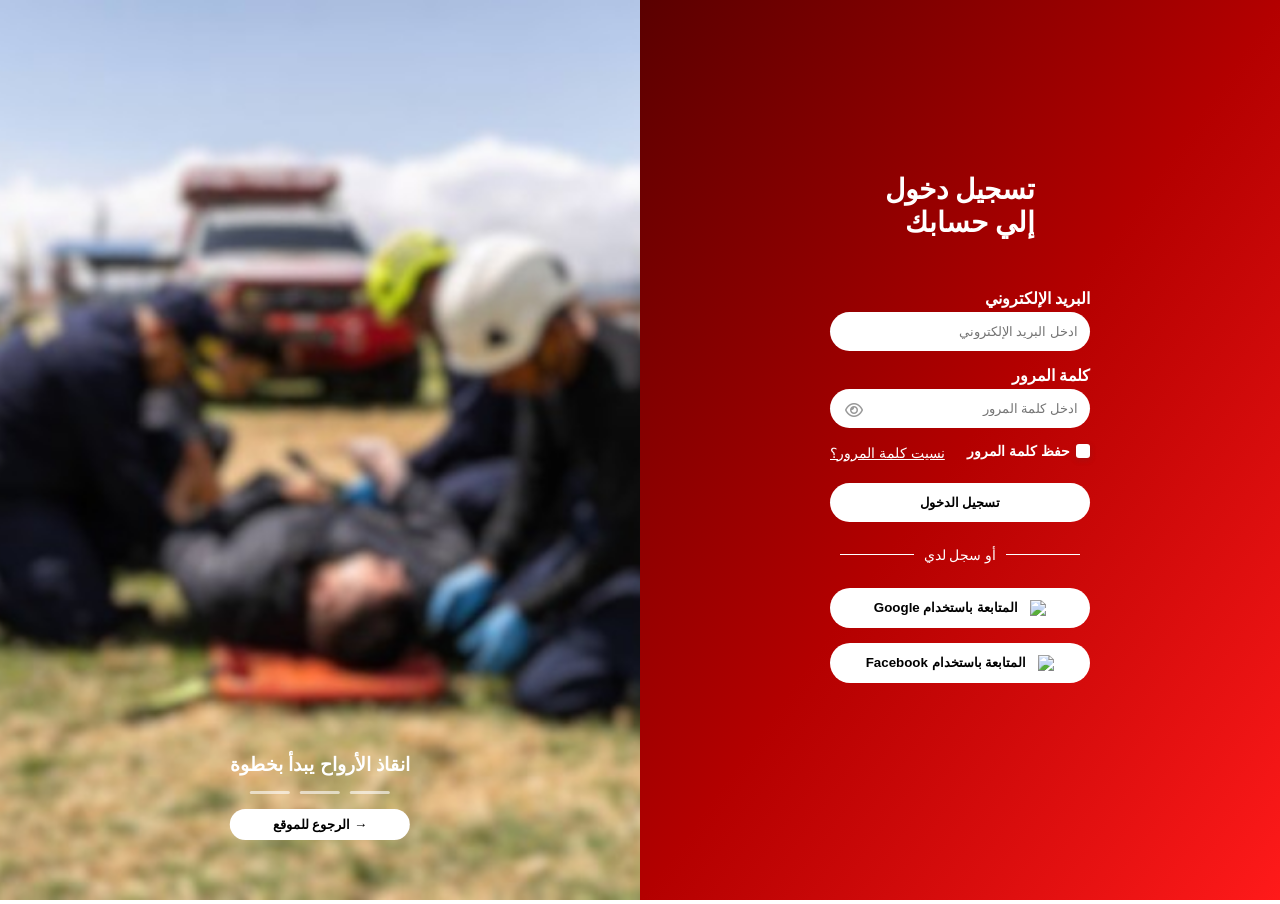
==== index.html @ 2bbd58ca "Add files via upload" ====
<!DOCTYPE html>
<html lang="ar" dir="rtl">
<head>
    <meta charset="UTF-8">
    <meta name="viewport" content="width=device-width, initial-scale=1.0">
    <title>تسجيل الدخول</title>
    <link rel="stylesheet" href="style.css">
    <link rel="stylesheet" href="https://cdnjs.cloudflare.com/ajax/libs/font-awesome/6.4.0/css/all.min.css">
</head>
<body>
    <div class="container">
        <div class="left">
            <img src="login.jpeg" alt="صورة">
            <div class="overlay-content">
                <h3>انقاذ الأرواح يبدأ بخطوة</h3>
                <div class="lines">
                    <span></span>
                    <span></span>
                    <span></span>
                </div>
                <button class="back-btn">
                     → الرجوع للموقع 
                </button>
            </div>
    </div>
    <div class="right">
    <h1>تسجيل دخول <br> إلي حسابك</h1>
    <form>
        <label>البريد الإلكتروني</label>
        <input type="email" placeholder="ادخل البريد الإلكتروني" required>
        <label>كلمة المرور</label>
        <div class="password-container">
            <input type="password" placeholder="ادخل كلمة المرور" id="password">
                <i class="fa-regular fa-eye eye" onclick="togglePassword()"></i>
        </div>
        <div class="options">
<label class="remember">
    <input type="checkbox">
    حفظ كلمة المرور
</label>
<a href="#" class="forgot">نسيت كلمة المرور؟</a>
        </div>
        <button type="submit">تسجيل الدخول</button>
        <div class="divider">
            <span></span>
            أو سجل لدي
            <span></span>
        </div>
        <button class="google">
    <img src="https://cdn-icons-png.flaticon.com/512/281/281764.png">
    المتابعة باستخدام Google
</button>

<button class="facebook">
    <img src="https://cdn-icons-png.flaticon.com/512/124/124010.png">
    المتابعة باستخدام Facebook
</button>
    </form>
    </div>
    </div>
    <script>
function togglePassword() {
    var pass = document.getElementById("password");
    if (pass.type === "password") {
        pass.type = "text";
    } else {
        pass.type = "password";
    }
}
</script>
</body>
</html>
---- style.css ----
* {
    margin: 0;
    padding: 0;
    box-sizing: border-box;
}
body {
    font-family: 'Cairo', sans-serif;
    height: 100vh;
}
.container {
    display: flex;
    flex-direction: row-reverse;
    height: 100vh;
}
/* الصورة */
.left {
    width: 50%;
}
.left img {
    width: 100%;
    height: 100vh;
    object-fit: cover;
}

/* الجزء بتاع الفورم */
.right {
    width: 50%;
    background: linear-gradient(to bottom right, #5a0000, #b30000, #ff1a1a);
color: white;
    display: flex;
    justify-content: center;
    align-items: center;
    flex-direction: column;
}

.right h1 {
    color: white;
    font-size: 28px;
    margin-bottom: 20px;
    font-weight: 700;
}

form {
    padding: 30px;
    border-radius: 15px;
    display: flex;
    flex-direction: column;
    width: 50%;
    direction: rtl;
}
input:not([type="checkbox"]) {
    padding: 12px;
    margin-bottom: 15px;
    border: none;
    border-radius: 25px;
    width: 100%;
}

button {
    padding: 12px;
    background-color: white;
    color: black;
    border: none;
    border-radius: 25px;
    cursor: pointer;
    font-weight: bold;
    width: 100%;
}
form label {
    font-weight: 600;
    color: white;
    display: block;
    margin-bottom: 4px;
}
.options {
    display: flex;
    justify-content: space-between;
    align-items: center;
    font-size: 14px;
    margin-bottom: 20px;
}

.remember {
    display: flex;
    align-items: center;
    gap: 6px;
    font-size: 14px;
}

.remember input[type="checkbox"] {
    appearance: none;
    -webkit-appearance: none;
    width: 14px;
    height: 14px;
    background: #fff;
    border-radius: 3px;
    border: none;
    cursor: pointer;
    position: relative;
    align-items: center;
    justify-content: center;
}
.remember input:checked::after {
    content: "✔";
    font-size: 9px;
    position: absolute;
    color: #c40000;
    top: 50%;
    left: 50%;
    transform: translate(-50%, -55%);
}
.remember input {
    box-shadow: 0 2px 6px rgba(61, 60, 60, 0.2);
}
.forgot {
    color: white;
    text-decoration: underline;
    font-size: 14px;
}

.divider {
    display: flex;
    align-items: center;
    margin: 25px 0;
    font-size: 14px;
}

.divider span {
    flex: 1;
    height: 1px;
    background: white;
    margin: 0 10px;
}
.password-container {
    position: relative;
    display: flex;
    align-items: center;
}

.password-container input {
    width: 100%;
    padding-left: 45px;
    border-radius: 30px;
    border: none;
}

.eye {
    position: absolute;
    left: 15px;
    top: 50%;
    transform: translateY(-85%);
    color: rgba(57, 55, 55, 0.4);
    font-size: 16px;
    cursor: pointer;
}

.google, .facebook {
    background: white;
    color: black;
    border-radius: 30px;
    padding: 12px;
    margin-bottom: 15px;
    border: none;
    cursor: pointer;
    display: flex;
    align-items: center;
    justify-content: center;
    gap: 10px;
}

.google img,
.facebook img {
    width: 18px;
}
.fa-eye {
    color: #5a5858;
    font-size: 16px
}
input:focus {
    outline: none;
    box-shadow: 0 0 0 2px rgba(255,255,255,0.3);
}
button:hover {
    transform: scale(1.02);
    transition: 0.2s;
}
.left{
    position: relative;
}
.overlay-content {
    position: absolute;
    bottom: 60px;
    right: 50%;
    transform: translateX(50%);
    text-align: center;
    color: white;
}
.lines {
    display: flex;
    justify-content: center;
    gap: 10px;
    margin: 15px 0;
}

.lines span {
    width: 40px;
    height: 3px;
    background: rgba(255,255,255,0.6);
    border-radius: 2px;
}
.back-btn {
    padding: 8px 20px;
    background: white;
    color: black;
    border: none;
    border-radius: 20px;
    cursor: pointer;
}
    .password-container i {
    position: absolute;
    left: 15px; 
    top: 50%;
    transform: translateY(-85%) scale(1);
    transform-origin: center;
    transition: transform 0.2s ease;
    color: #999;
}
.password-container i:hover {
    transform: translateY(-85%) scale(1.2);
    color: #666;
}
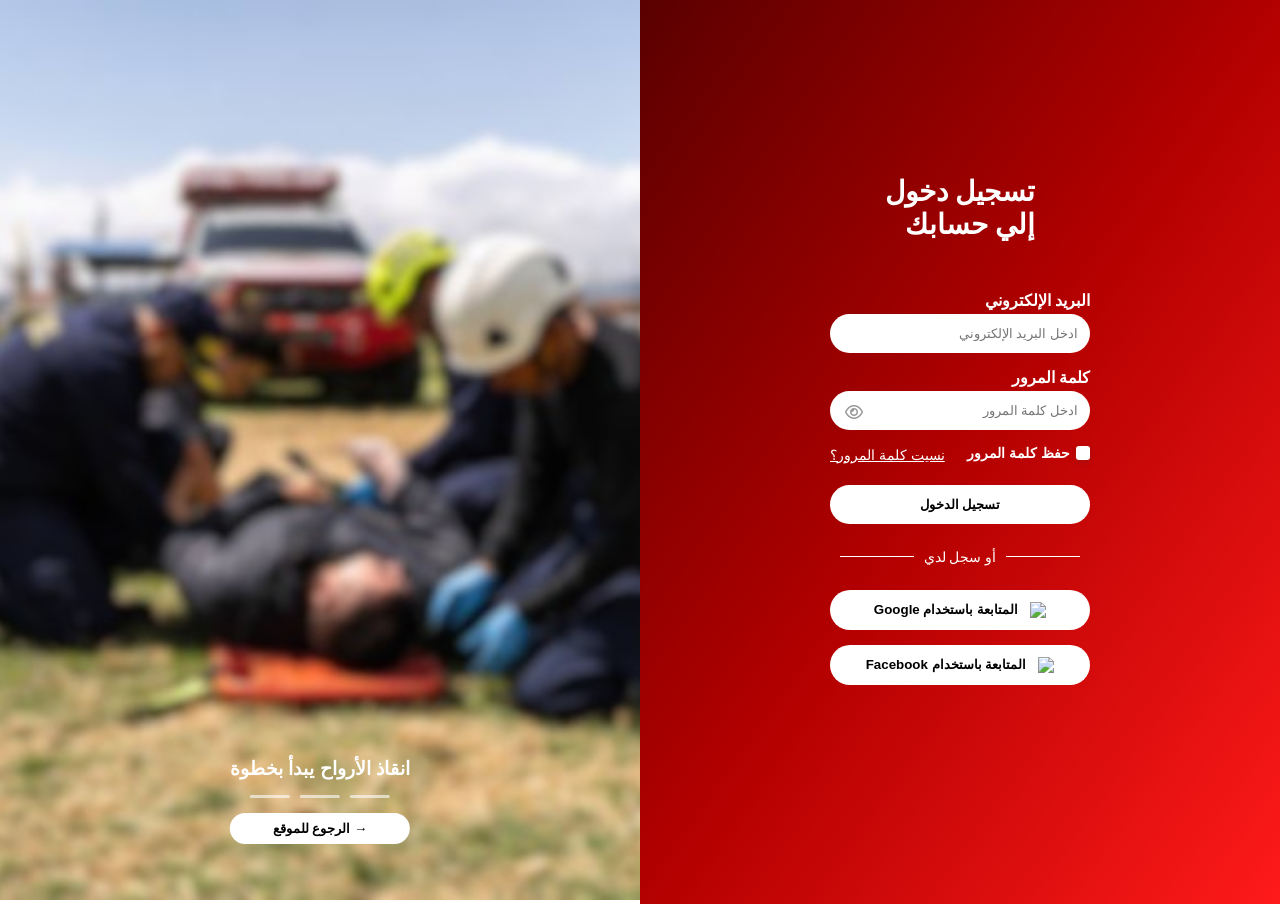
==== commit 22ad4295: "Update index.html" ====
--- a/index.html
+++ b/index.html
@@ -2,7 +2,7 @@
 <html lang="ar" dir="rtl">
 <head>
     <meta charset="UTF-8">
-    <meta name="viewport" content="width=device-width, initial-scale=1.0">
+    <meta name="viewport" content="width=1200">
     <title>تسجيل الدخول</title>
     <link rel="stylesheet" href="style.css">
     <link rel="stylesheet" href="https://cdnjs.cloudflare.com/ajax/libs/font-awesome/6.4.0/css/all.min.css">
@@ -69,4 +69,5 @@
 }
 </script>
 </body>
-</html>+
+</html>
--- a/style.css
+++ b/style.css
@@ -10,7 +10,7 @@
 .container {
     display: flex;
     flex-direction: row-reverse;
-    height: 100vh;
+   min-height: 100vh;
 }
 /* الصورة */
 .left {
@@ -229,3 +229,30 @@
     transform: translateY(-85%) scale(1.2);
     color: #666;
 }
+@media (max-width: 768px) {
+
+    .container {
+        display: block;
+    }
+
+    .left,
+    .right {
+        width: 100%;
+        position: static;
+    }
+
+    .overlay-content {
+        position: static;
+        padding: 20px;
+        text-align: center;
+    }
+
+    form {
+        position: static;
+        width: 90%;
+        margin: 20px auto;
+    }
+}
+
+
+
